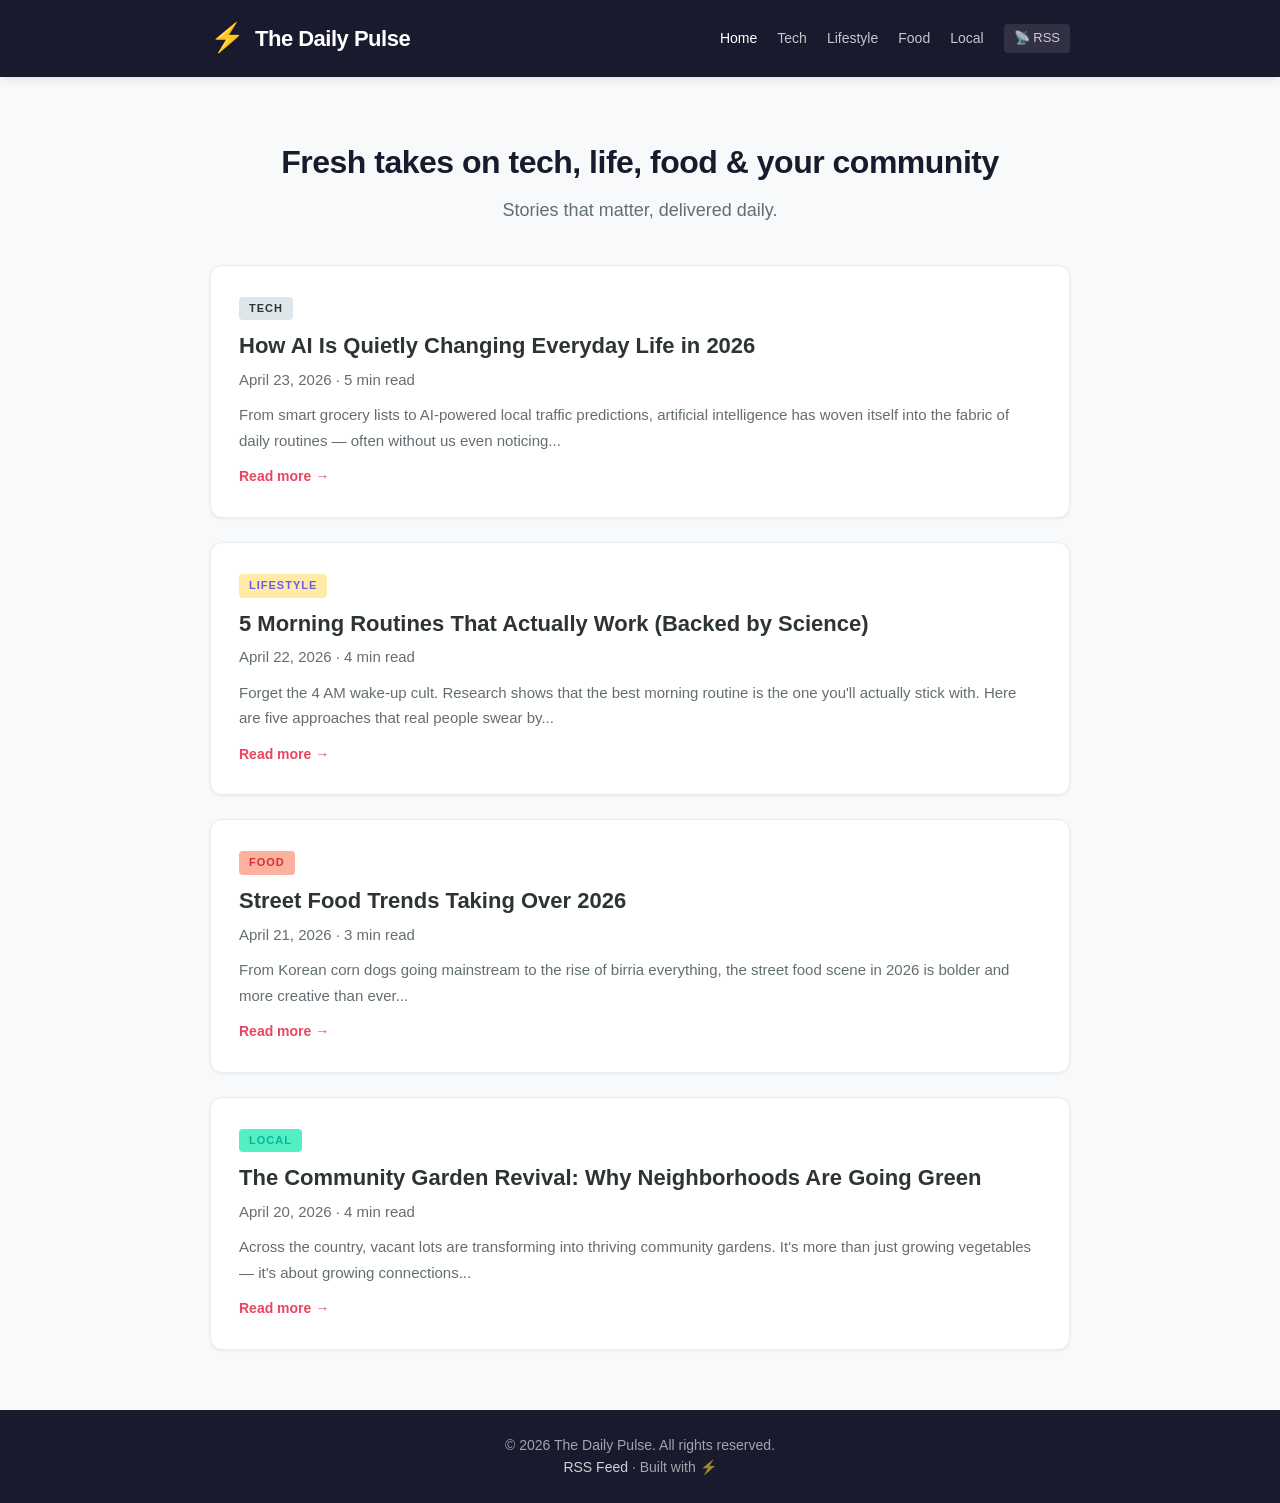
==== index.html @ db5cf709 "🚀 Launch The Daily Pulse - blog with RSS feed for NewsBreak" ====
<!DOCTYPE html>
<html lang="en">
<head>
  <meta charset="UTF-8">
  <meta name="viewport" content="width=device-width, initial-scale=1.0">
  <title>The Daily Pulse — News, Tech, Lifestyle & More</title>
  <meta name="description" content="The Daily Pulse covers the latest in tech, lifestyle, food, local news, and culture. Fresh perspectives on the stories that matter.">
  <link rel="alternate" type="application/rss+xml" title="The Daily Pulse RSS Feed" href="/feed.xml">
  <link rel="stylesheet" href="style.css">
  <link rel="icon" href="data:image/svg+xml,<svg xmlns='http://www.w3.org/2000/svg' viewBox='0 0 100 100'><text y='.9em' font-size='90'>⚡</text></svg>">
</head>
<body>
  <header>
    <div class="container">
      <div class="logo">
        <span class="logo-icon">⚡</span>
        <h1>The Daily Pulse</h1>
      </div>
      <nav>
        <a href="/" class="active">Home</a>
        <a href="#tech">Tech</a>
        <a href="#lifestyle">Lifestyle</a>
        <a href="#food">Food</a>
        <a href="#local">Local</a>
        <a href="/feed.xml" class="rss-link" title="RSS Feed">📡 RSS</a>
      </nav>
    </div>
  </header>

  <main class="container">
    <section class="hero">
      <h2>Fresh takes on tech, life, food & your community</h2>
      <p>Stories that matter, delivered daily.</p>
    </section>

    <section class="posts" id="posts">
      <article class="post-card" id="tech">
        <span class="category tech">Tech</span>
        <h3><a href="posts/ai-changing-everyday-life.html">How AI Is Quietly Changing Everyday Life in 2026</a></h3>
        <p class="meta">April 23, 2026 · 5 min read</p>
        <p>From smart grocery lists to AI-powered local traffic predictions, artificial intelligence has woven itself into the fabric of daily routines — often without us even noticing...</p>
        <a href="posts/ai-changing-everyday-life.html" class="read-more">Read more →</a>
      </article>

      <article class="post-card" id="lifestyle">
        <span class="category lifestyle">Lifestyle</span>
        <h3><a href="posts/morning-routines-that-work.html">5 Morning Routines That Actually Work (Backed by Science)</a></h3>
        <p class="meta">April 22, 2026 · 4 min read</p>
        <p>Forget the 4 AM wake-up cult. Research shows that the best morning routine is the one you'll actually stick with. Here are five approaches that real people swear by...</p>
        <a href="posts/morning-routines-that-work.html" class="read-more">Read more →</a>
      </article>

      <article class="post-card" id="food">
        <span class="category food">Food</span>
        <h3><a href="posts/street-food-trends-2026.html">Street Food Trends Taking Over 2026</a></h3>
        <p class="meta">April 21, 2026 · 3 min read</p>
        <p>From Korean corn dogs going mainstream to the rise of birria everything, the street food scene in 2026 is bolder and more creative than ever...</p>
        <a href="posts/street-food-trends-2026.html" class="read-more">Read more →</a>
      </article>

      <article class="post-card" id="local">
        <span class="category local">Local</span>
        <h3><a href="posts/community-gardens-revival.html">The Community Garden Revival: Why Neighborhoods Are Going Green</a></h3>
        <p class="meta">April 20, 2026 · 4 min read</p>
        <p>Across the country, vacant lots are transforming into thriving community gardens. It's more than just growing vegetables — it's about growing connections...</p>
        <a href="posts/community-gardens-revival.html" class="read-more">Read more →</a>
      </article>
    </section>
  </main>

  <footer>
    <div class="container">
      <p>&copy; 2026 The Daily Pulse. All rights reserved.</p>
      <p><a href="/feed.xml">RSS Feed</a> · Built with ⚡</p>
    </div>
  </footer>
</body>
</html>
---- style.css ----
:root {
  --primary: #1a1a2e;
  --accent: #e94560;
  --accent-light: #ff6b81;
  --bg: #f8f9fa;
  --card-bg: #ffffff;
  --text: #2d3436;
  --text-light: #636e72;
  --border: #e9ecef;
}

* {
  margin: 0;
  padding: 0;
  box-sizing: border-box;
}

body {
  font-family: -apple-system, BlinkMacSystemFont, 'Segoe UI', Roboto, 'Helvetica Neue', Arial, sans-serif;
  background: var(--bg);
  color: var(--text);
  line-height: 1.6;
}

.container {
  max-width: 900px;
  margin: 0 auto;
  padding: 0 20px;
}

/* Header */
header {
  background: var(--primary);
  color: white;
  padding: 16px 0;
  position: sticky;
  top: 0;
  z-index: 100;
  box-shadow: 0 2px 10px rgba(0,0,0,0.1);
}

header .container {
  display: flex;
  justify-content: space-between;
  align-items: center;
}

.logo {
  display: flex;
  align-items: center;
  gap: 10px;
}

.logo-icon {
  font-size: 28px;
}

.logo h1 {
  font-size: 22px;
  font-weight: 700;
  letter-spacing: -0.5px;
}

nav {
  display: flex;
  gap: 20px;
  align-items: center;
}

nav a {
  color: rgba(255,255,255,0.75);
  text-decoration: none;
  font-size: 14px;
  font-weight: 500;
  transition: color 0.2s;
}

nav a:hover, nav a.active {
  color: white;
}

.rss-link {
  background: rgba(255,255,255,0.1);
  padding: 4px 10px;
  border-radius: 4px;
  font-size: 13px !important;
}

.rss-link:hover {
  background: rgba(255,255,255,0.2);
}

/* Hero */
.hero {
  text-align: center;
  padding: 60px 0 40px;
}

.hero h2 {
  font-size: 32px;
  font-weight: 700;
  color: var(--primary);
  margin-bottom: 8px;
  letter-spacing: -0.5px;
}

.hero p {
  font-size: 18px;
  color: var(--text-light);
}

/* Posts */
.posts {
  display: flex;
  flex-direction: column;
  gap: 24px;
  padding-bottom: 60px;
}

.post-card {
  background: var(--card-bg);
  border-radius: 12px;
  padding: 28px;
  box-shadow: 0 1px 3px rgba(0,0,0,0.06);
  border: 1px solid var(--border);
  transition: transform 0.2s, box-shadow 0.2s;
}

.post-card:hover {
  transform: translateY(-2px);
  box-shadow: 0 4px 12px rgba(0,0,0,0.1);
}

.category {
  display: inline-block;
  font-size: 11px;
  font-weight: 700;
  text-transform: uppercase;
  letter-spacing: 1px;
  padding: 3px 10px;
  border-radius: 4px;
  margin-bottom: 12px;
}

.category.tech { background: #dfe6e9; color: #2d3436; }
.category.lifestyle { background: #ffeaa7; color: #6c5ce7; }
.category.food { background: #fab1a0; color: #d63031; }
.category.local { background: #55efc4; color: #00b894; }

.post-card h3 {
  font-size: 22px;
  font-weight: 700;
  margin-bottom: 6px;
  line-height: 1.3;
}

.post-card h3 a {
  color: var(--text);
  text-decoration: none;
}

.post-card h3 a:hover {
  color: var(--accent);
}

.meta {
  font-size: 13px;
  color: var(--text-light);
  margin-bottom: 10px;
}

.post-card > p {
  color: var(--text-light);
  font-size: 15px;
  line-height: 1.7;
}

.read-more {
  display: inline-block;
  margin-top: 12px;
  color: var(--accent);
  text-decoration: none;
  font-weight: 600;
  font-size: 14px;
}

.read-more:hover {
  color: var(--accent-light);
}

/* Post page */
.post-content {
  background: var(--card-bg);
  border-radius: 12px;
  padding: 40px;
  margin: 40px 0;
  box-shadow: 0 1px 3px rgba(0,0,0,0.06);
  border: 1px solid var(--border);
}

.post-content h2 {
  font-size: 28px;
  margin-bottom: 8px;
}

.post-content .meta {
  margin-bottom: 24px;
}

.post-content p {
  margin-bottom: 16px;
  font-size: 16px;
  line-height: 1.8;
}

.post-content h3 {
  font-size: 20px;
  margin: 28px 0 12px;
}

.back-link {
  display: inline-block;
  margin: 30px 0;
  color: var(--accent);
  text-decoration: none;
  font-weight: 600;
}

/* Footer */
footer {
  background: var(--primary);
  color: rgba(255,255,255,0.6);
  text-align: center;
  padding: 24px 0;
  font-size: 14px;
}

footer a {
  color: rgba(255,255,255,0.8);
  text-decoration: none;
}

/* Responsive */
@media (max-width: 600px) {
  .hero h2 { font-size: 24px; }
  .post-card { padding: 20px; }
  .post-card h3 { font-size: 18px; }
  nav { gap: 12px; }
  nav a { font-size: 12px; }
  header .container { flex-wrap: wrap; gap: 10px; }
}
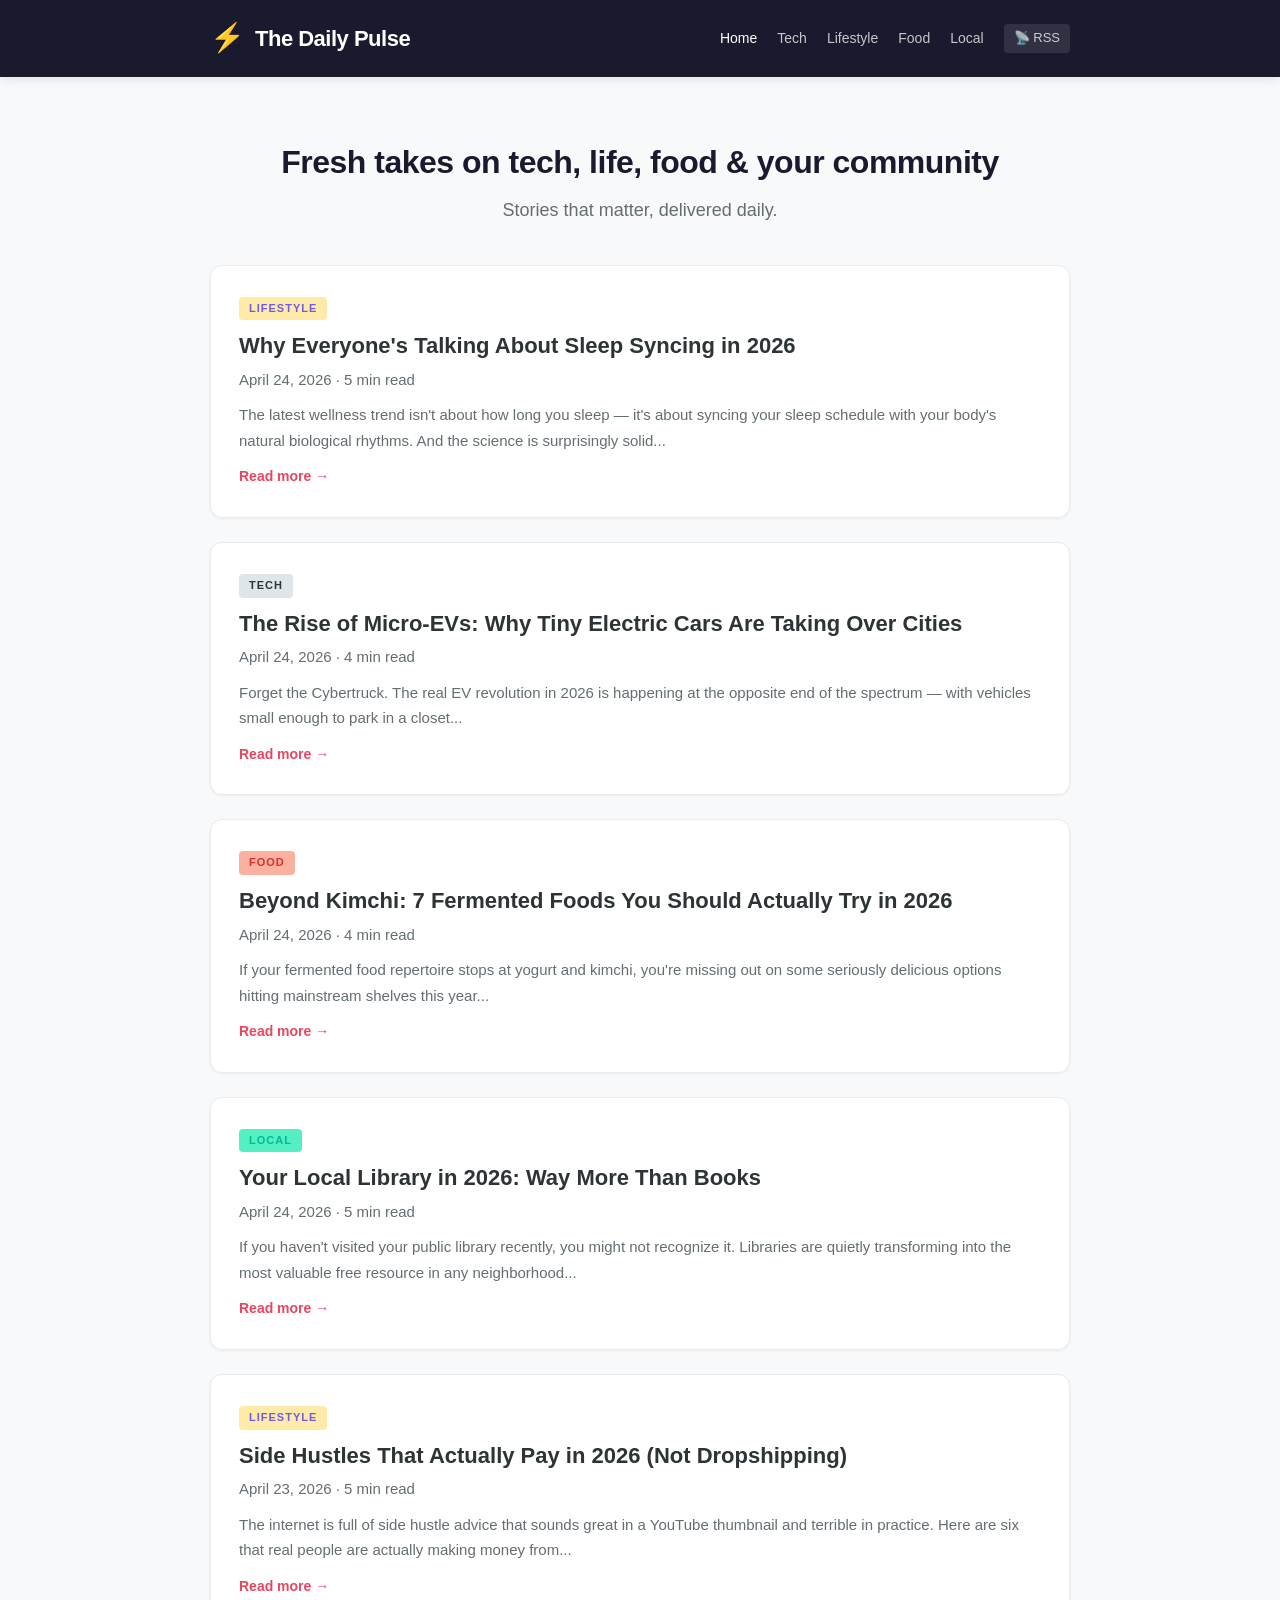
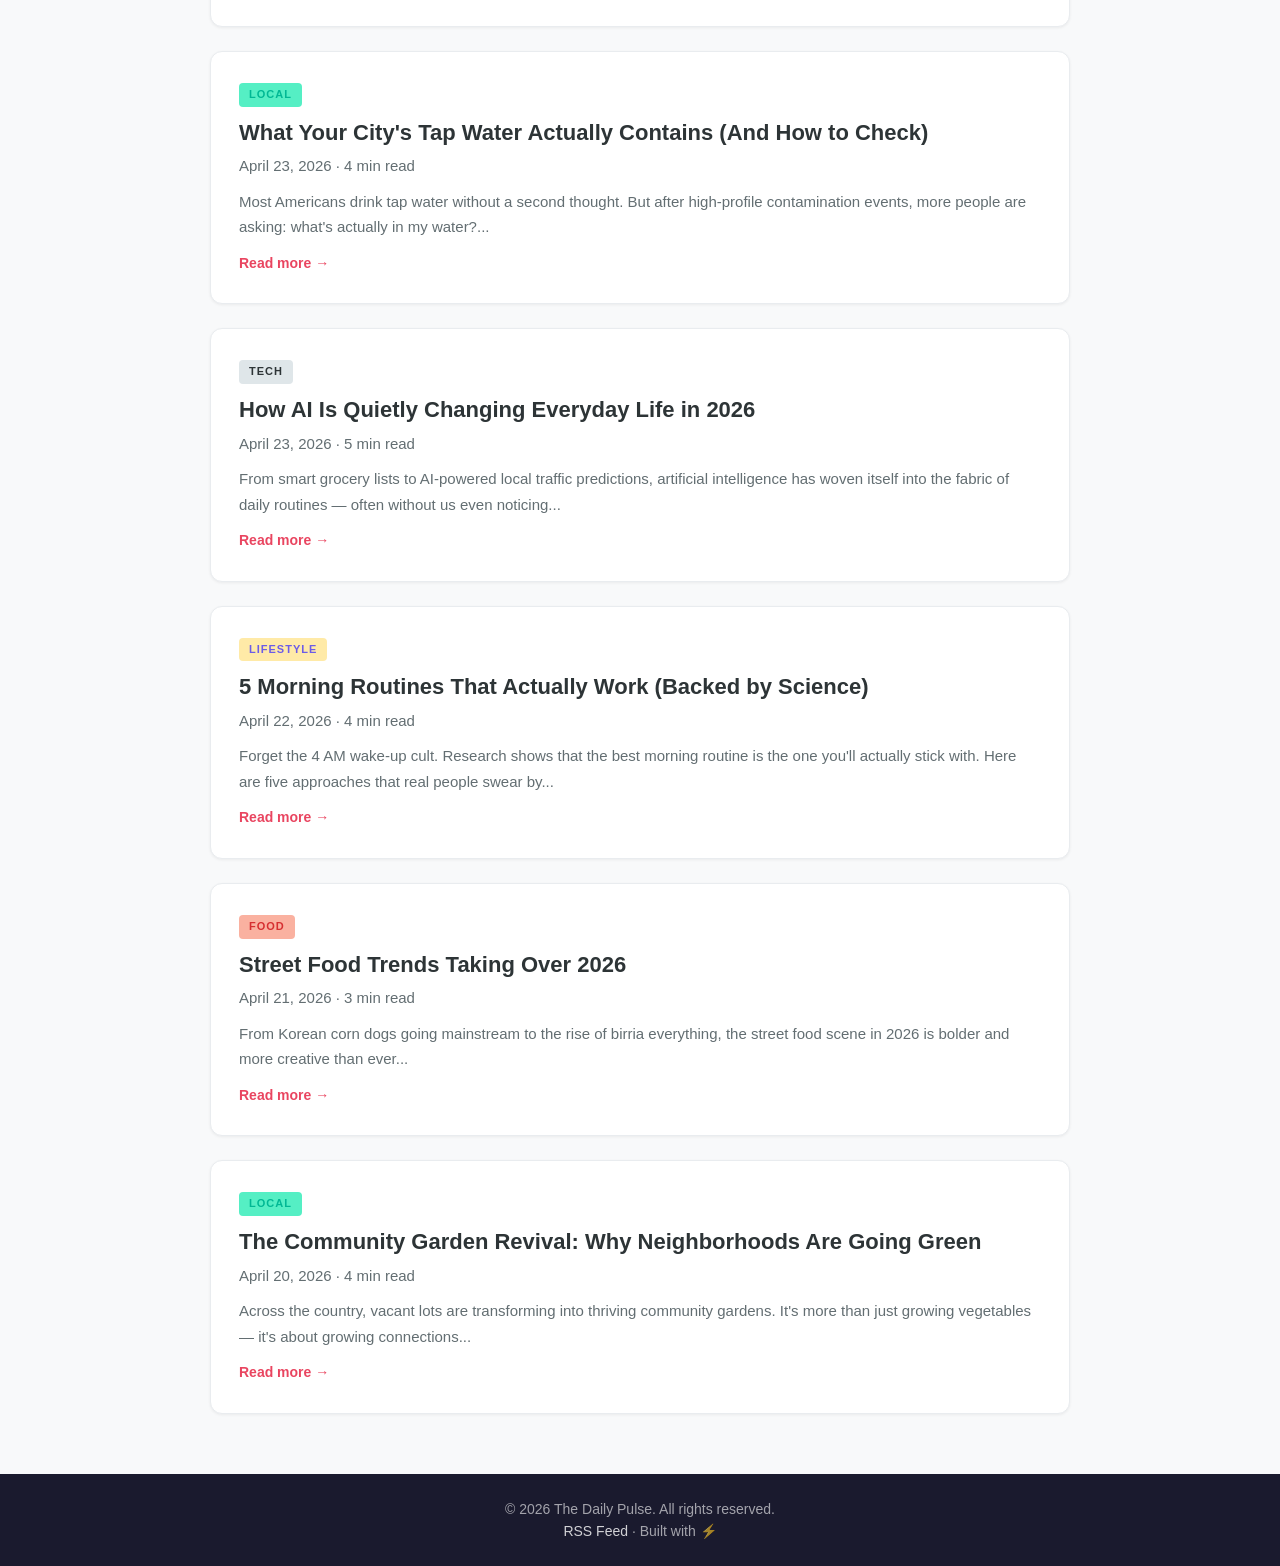
==== commit 5f5b4cff: "📝 Add 6 new posts: sleep syncing, micro-EVs, fermented foods, libraries, side hustles, tap water" ====
--- a/index.html
+++ b/index.html
@@ -34,6 +34,54 @@
     </section>
 
     <section class="posts" id="posts">
+      <article class="post-card">
+        <span class="category lifestyle">Lifestyle</span>
+        <h3><a href="posts/sleep-syncing-trend.html">Why Everyone's Talking About Sleep Syncing in 2026</a></h3>
+        <p class="meta">April 24, 2026 · 5 min read</p>
+        <p>The latest wellness trend isn't about how long you sleep — it's about syncing your sleep schedule with your body's natural biological rhythms. And the science is surprisingly solid...</p>
+        <a href="posts/sleep-syncing-trend.html" class="read-more">Read more →</a>
+      </article>
+
+      <article class="post-card">
+        <span class="category tech">Tech</span>
+        <h3><a href="posts/micro-evs-taking-over.html">The Rise of Micro-EVs: Why Tiny Electric Cars Are Taking Over Cities</a></h3>
+        <p class="meta">April 24, 2026 · 4 min read</p>
+        <p>Forget the Cybertruck. The real EV revolution in 2026 is happening at the opposite end of the spectrum — with vehicles small enough to park in a closet...</p>
+        <a href="posts/micro-evs-taking-over.html" class="read-more">Read more →</a>
+      </article>
+
+      <article class="post-card">
+        <span class="category food">Food</span>
+        <h3><a href="posts/fermented-foods-2026.html">Beyond Kimchi: 7 Fermented Foods You Should Actually Try in 2026</a></h3>
+        <p class="meta">April 24, 2026 · 4 min read</p>
+        <p>If your fermented food repertoire stops at yogurt and kimchi, you're missing out on some seriously delicious options hitting mainstream shelves this year...</p>
+        <a href="posts/fermented-foods-2026.html" class="read-more">Read more →</a>
+      </article>
+
+      <article class="post-card">
+        <span class="category local">Local</span>
+        <h3><a href="posts/libraries-reinventing-2026.html">Your Local Library in 2026: Way More Than Books</a></h3>
+        <p class="meta">April 24, 2026 · 5 min read</p>
+        <p>If you haven't visited your public library recently, you might not recognize it. Libraries are quietly transforming into the most valuable free resource in any neighborhood...</p>
+        <a href="posts/libraries-reinventing-2026.html" class="read-more">Read more →</a>
+      </article>
+
+      <article class="post-card">
+        <span class="category lifestyle">Lifestyle</span>
+        <h3><a href="posts/side-hustles-2026.html">Side Hustles That Actually Pay in 2026 (Not Dropshipping)</a></h3>
+        <p class="meta">April 23, 2026 · 5 min read</p>
+        <p>The internet is full of side hustle advice that sounds great in a YouTube thumbnail and terrible in practice. Here are six that real people are actually making money from...</p>
+        <a href="posts/side-hustles-2026.html" class="read-more">Read more →</a>
+      </article>
+
+      <article class="post-card">
+        <span class="category local">Local</span>
+        <h3><a href="posts/tap-water-quality-check.html">What Your City's Tap Water Actually Contains (And How to Check)</a></h3>
+        <p class="meta">April 23, 2026 · 4 min read</p>
+        <p>Most Americans drink tap water without a second thought. But after high-profile contamination events, more people are asking: what's actually in my water?...</p>
+        <a href="posts/tap-water-quality-check.html" class="read-more">Read more →</a>
+      </article>
+
       <article class="post-card" id="tech">
         <span class="category tech">Tech</span>
         <h3><a href="posts/ai-changing-everyday-life.html">How AI Is Quietly Changing Everyday Life in 2026</a></h3>
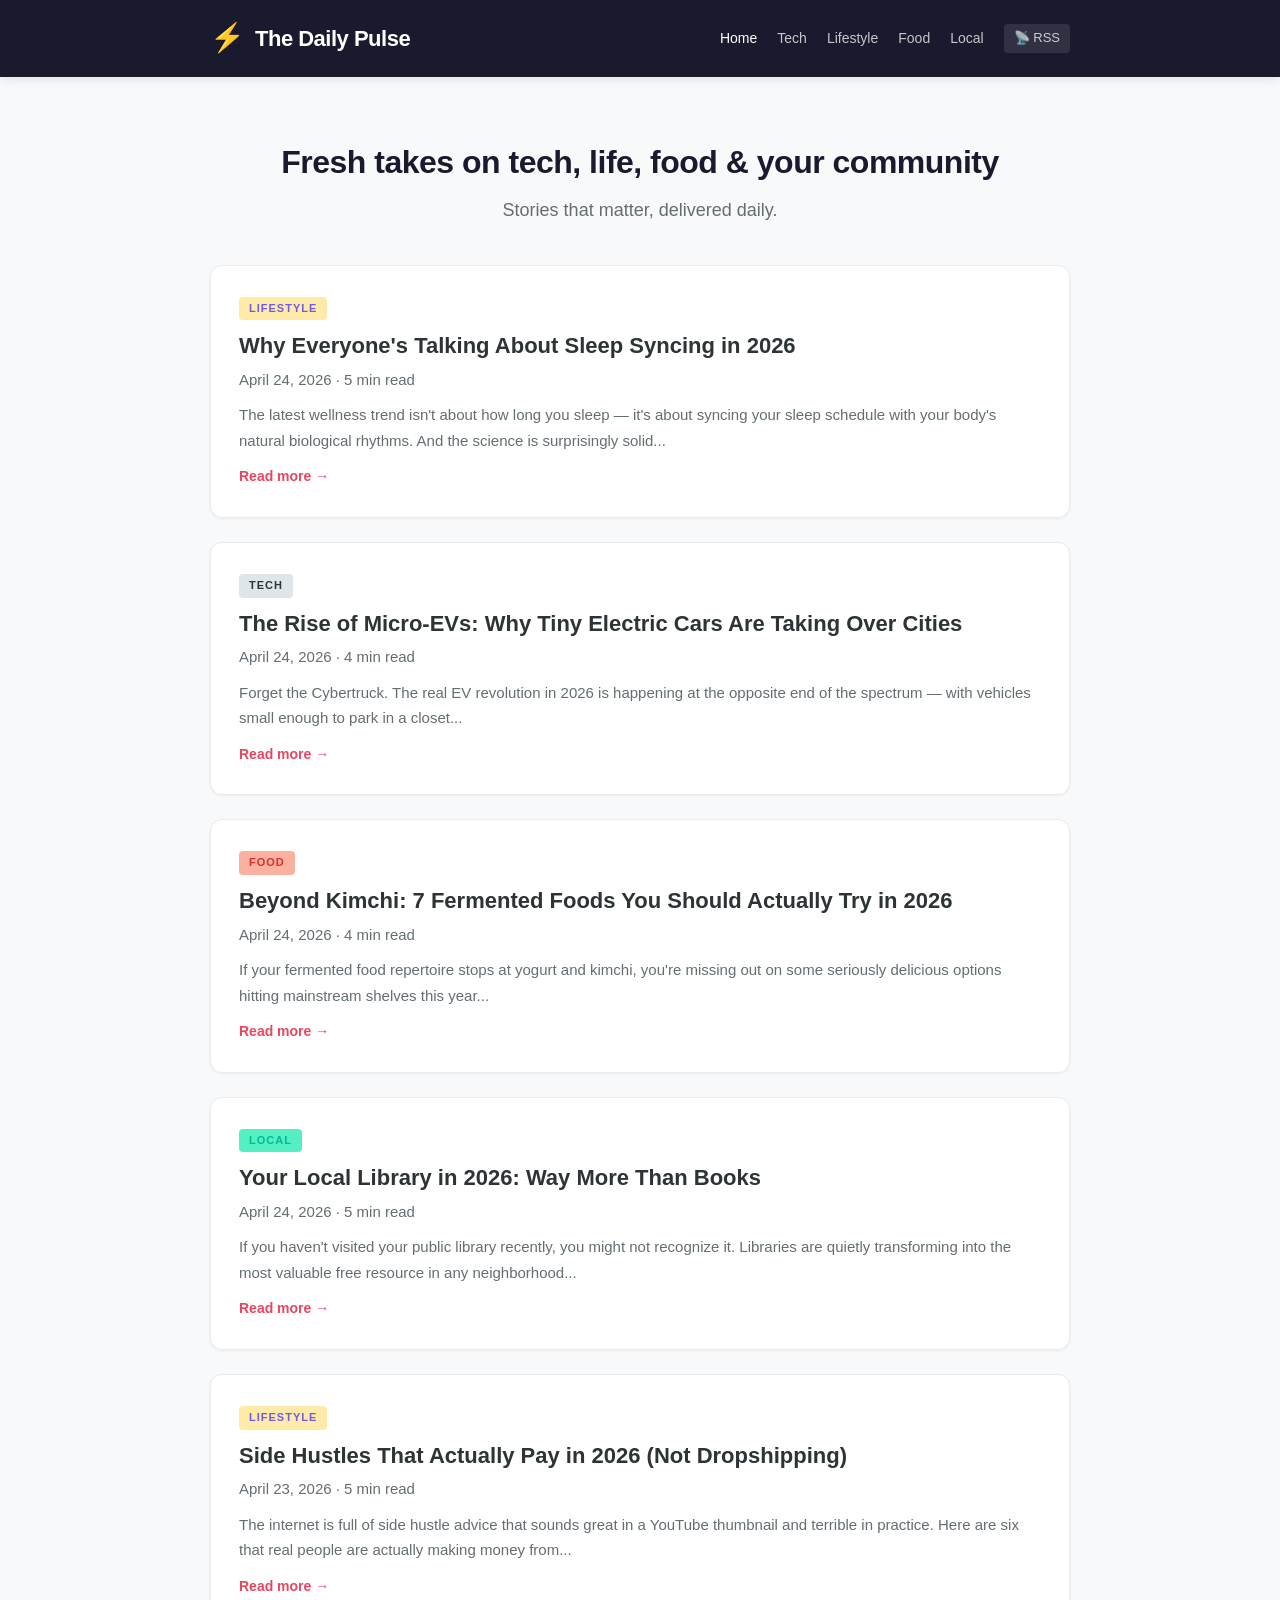
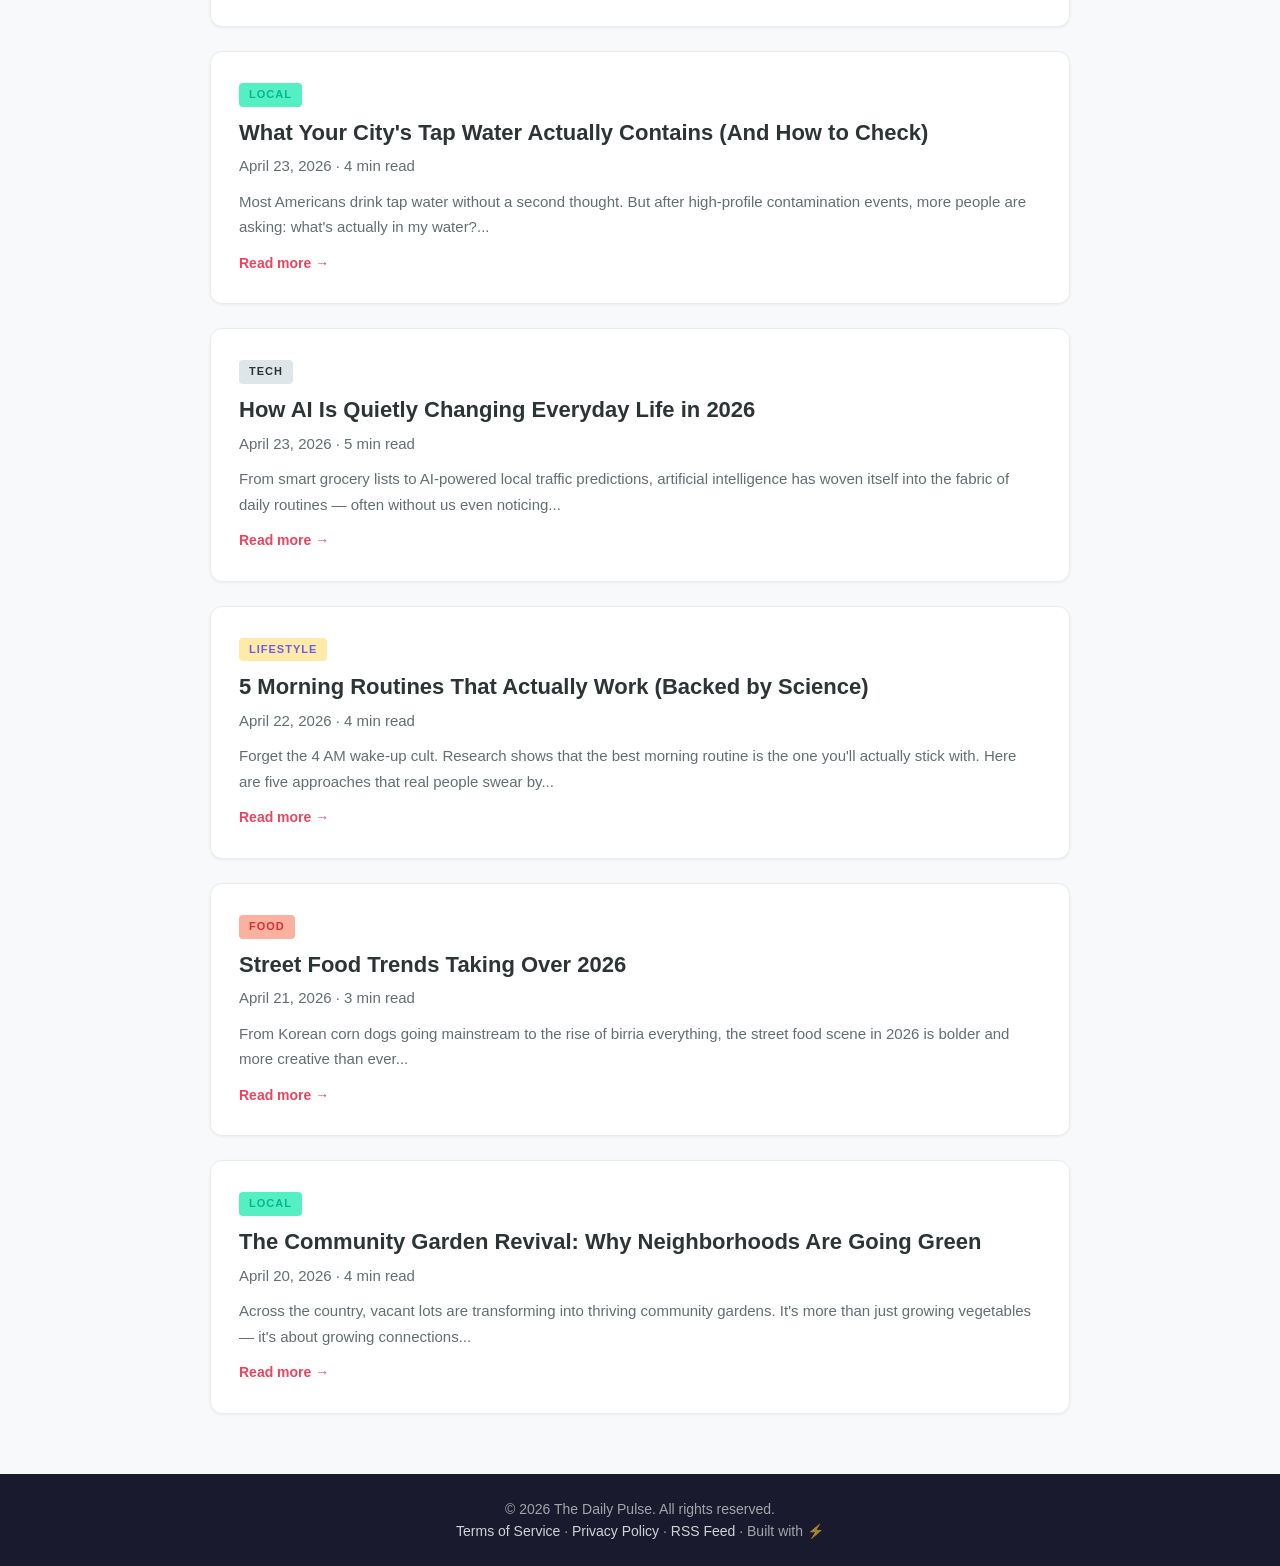
==== commit 6134c85b: "Add Terms of Service and Privacy Policy pages" ====
--- a/index.html
+++ b/index.html
@@ -3,11 +3,24 @@
 <head>
   <meta charset="UTF-8">
   <meta name="viewport" content="width=device-width, initial-scale=1.0">
+  <meta name="google-site-verification" content="Sdu86UFqLFzgeZ39MzwWbea5B_10nSvhvy4UjXrIc6s" />
   <title>The Daily Pulse — News, Tech, Lifestyle & More</title>
   <meta name="description" content="The Daily Pulse covers the latest in tech, lifestyle, food, local news, and culture. Fresh perspectives on the stories that matter.">
   <link rel="alternate" type="application/rss+xml" title="The Daily Pulse RSS Feed" href="/feed.xml">
   <link rel="stylesheet" href="style.css">
   <link rel="icon" href="data:image/svg+xml,<svg xmlns='http://www.w3.org/2000/svg' viewBox='0 0 100 100'><text y='.9em' font-size='90'>⚡</text></svg>">
+  <script async type="application/javascript"
+        src="https://news.google.com/swg/js/v1/swg-basic.js"></script>
+  <script>
+    (self.SWG_BASIC = self.SWG_BASIC || []).push( basicSubscriptions => {
+      basicSubscriptions.init({
+        type: "NewsArticle",
+        isPartOfType: ["Product"],
+        isPartOfProductId: "CAow6IHgCw:openaccess",
+        clientOptions: { theme: "light", lang: "en" },
+      });
+    });
+  </script>
 </head>
 <body>
   <header>
@@ -119,7 +132,7 @@
   <footer>
     <div class="container">
       <p>&copy; 2026 The Daily Pulse. All rights reserved.</p>
-      <p><a href="/feed.xml">RSS Feed</a> · Built with ⚡</p>
+      <p><a href="terms.html">Terms of Service</a> · <a href="privacy.html">Privacy Policy</a> · <a href="/feed.xml">RSS Feed</a> · Built with ⚡</p>
     </div>
   </footer>
 </body>
